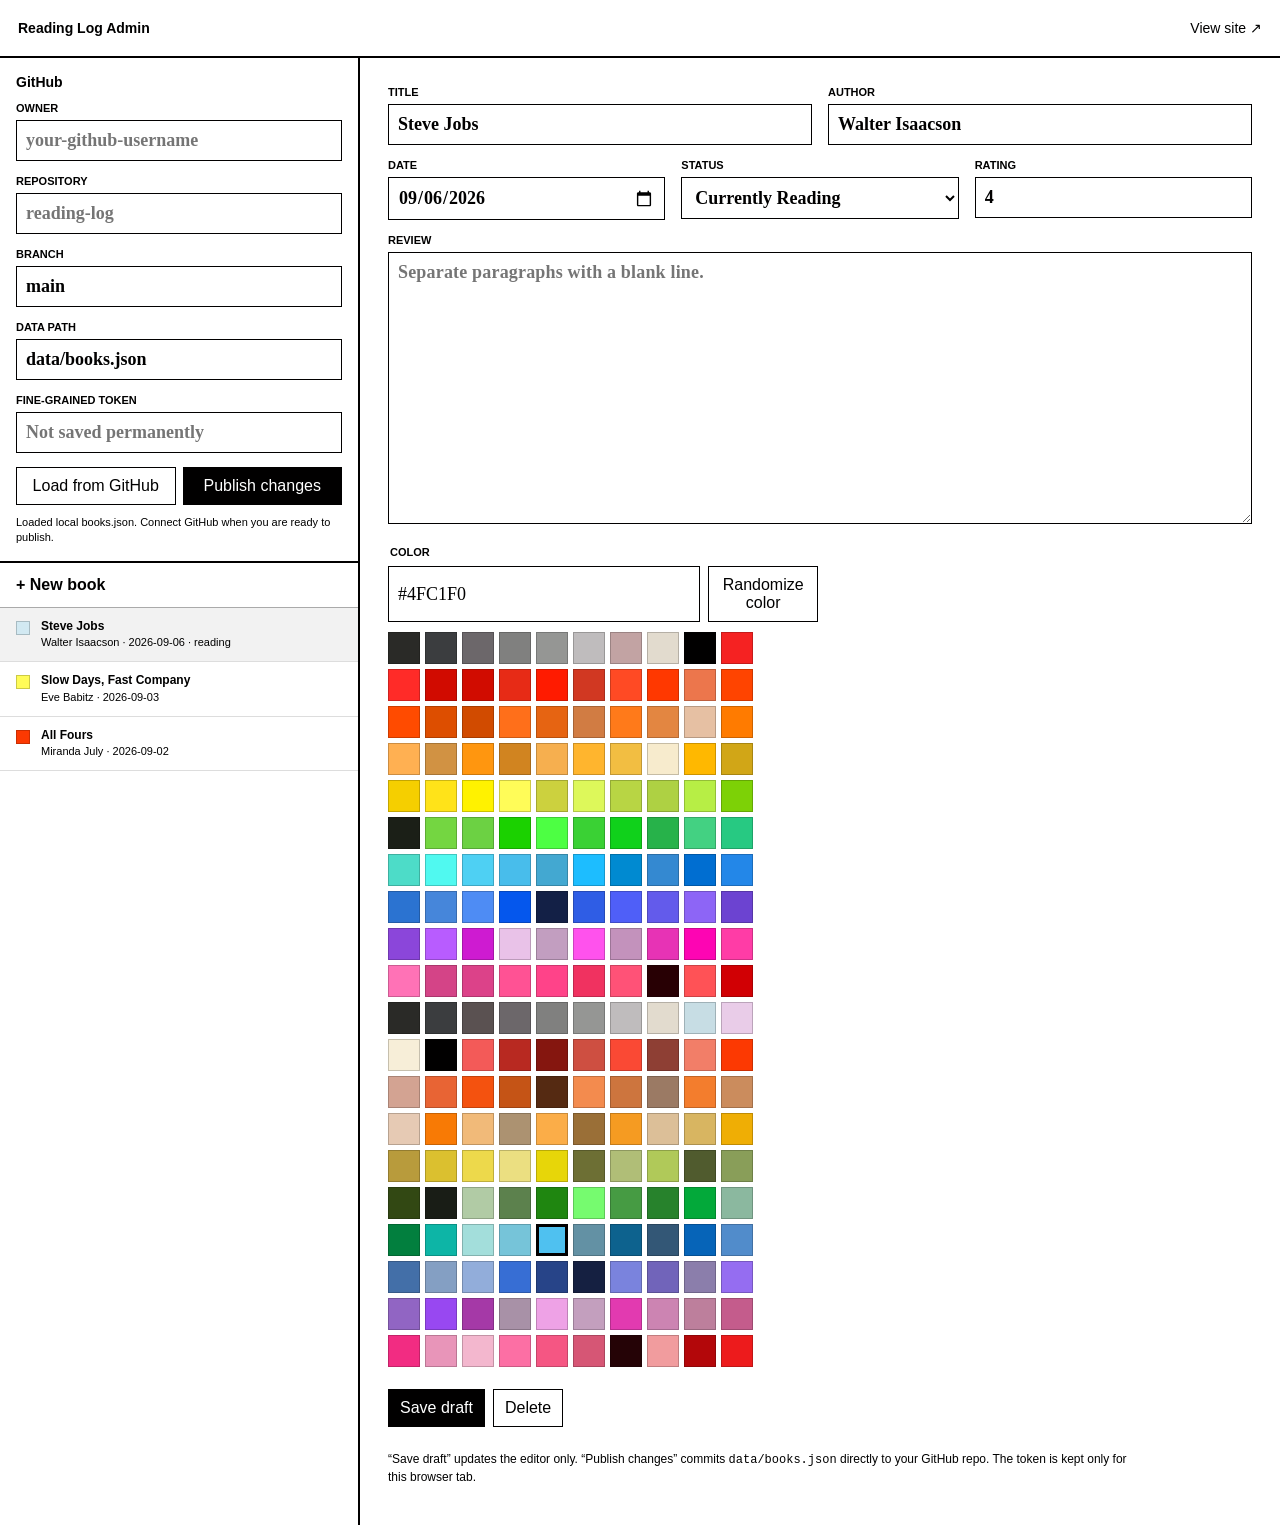
==== admin.html @ 66e4afc0 "Add files via upload" ====
<!doctype html>
<html lang="en">
<head>
  <meta charset="utf-8" />
  <meta name="viewport" content="width=device-width, initial-scale=1" />
  <title>Reading Log Admin</title>
  <link rel="stylesheet" href="admin.css" />
</head>
<body>
  <header class="admin-head">
    <strong>Reading Log Admin</strong>
    <a href="index.html">View site ↗</a>
  </header>

  <main class="admin-shell">
    <aside class="sidebar">
      <section class="github-box">
        <h1>GitHub</h1>
        <label>Owner<input id="repoOwner" autocomplete="off" placeholder="your-github-username"></label>
        <label>Repository<input id="repoName" autocomplete="off" placeholder="reading-log"></label>
        <label>Branch<input id="repoBranch" autocomplete="off" value="main"></label>
        <label>Data path<input id="repoPath" autocomplete="off" value="data/books.json"></label>
        <label>Fine-grained token<input id="repoToken" type="password" autocomplete="off" placeholder="Not saved permanently"></label>
        <div class="github-actions">
          <button id="loadGithub" type="button">Load from GitHub</button>
          <button id="publishGithub" type="button" class="primary">Publish changes</button>
        </div>
        <p id="githubStatus" class="status">Enter your repo details and token.</p>
      </section>

      <button id="newBook" class="new-book" type="button">+ New book</button>
      <div id="bookList" class="book-list"></div>
    </aside>

    <section class="editor-pane">
      <form id="bookForm">
        <input type="hidden" name="editingId" />

        <div class="two-col">
          <label>Title<input name="title" required></label>
          <label>Author<input name="author" required></label>
        </div>

        <div class="three-col">
          <label>Date<input name="date" type="date" required></label>
          <label>Status
            <select name="status">
              <option value="finished">Finished</option>
              <option value="reading">Currently Reading</option>
            </select>
          </label>
          <label>Rating<input name="rating" type="number" min="0" max="5" step="0.5" value="4"></label>
        </div>

        <label>Review
          <textarea name="review" rows="12" placeholder="Separate paragraphs with a blank line."></textarea>
        </label>

        <fieldset>
          <legend>Color</legend>
          <div class="color-line">
            <input name="color" id="colorValue" value="#FFFC58" required>
            <button id="randomColor" type="button">Randomize color</button>
          </div>
          <div id="swatches" class="swatches"></div>
        </fieldset>

        <div class="form-actions">
          <button class="primary" type="submit">Save draft</button>
          <button id="deleteBook" type="button">Delete</button>
        </div>
      </form>

      <p class="note">“Save draft” updates the editor only. “Publish changes” commits <code>data/books.json</code> directly to your GitHub repo. The token is kept only for this browser tab.</p>
    </section>
  </main>

  <script src="palettes.js"></script>
  <script src="admin.js"></script>
</body>
</html>
---- admin.css ----
* { box-sizing: border-box; }
html, body { margin: 0; min-height: 100%; background: #fff; color: #010000; }
body { font-family: Arial, Helvetica, sans-serif; }
button, input, textarea, select { font: inherit; color: inherit; }

.admin-head {
  height: 58px;
  display: flex;
  align-items: center;
  justify-content: space-between;
  padding: 0 18px;
  border-bottom: 2px solid #010000;
  font-size: 14px;
}
.admin-head a { color: inherit; text-decoration: none; }
.admin-shell { min-height: calc(100vh - 58px); display: grid; grid-template-columns: 360px minmax(0, 1fr); }
.sidebar { border-right: 2px solid #010000; }
.github-box { padding: 16px; border-bottom: 2px solid #010000; }
.github-box h1 { margin: 0 0 12px; font-size: 14px; }
label { display: block; margin-bottom: 14px; font-size: 11px; font-weight: 700; text-transform: uppercase; }
input, textarea, select {
  width: 100%;
  display: block;
  margin-top: 6px;
  border: 1px solid #010000;
  border-radius: 0;
  background: #fff;
  padding: 9px;
}
input, textarea { font-family: Times, "Times New Roman", serif; font-size: 18px; }
textarea { resize: vertical; letter-spacing: .01em; }
select { font-family: Times, "Times New Roman", serif; font-size: 18px; }
button { border: 1px solid #010000; border-radius: 0; background: #fff; padding: 9px 11px; cursor: pointer; }
button.primary { background: #010000; color: #fff; }
.github-actions { display: grid; grid-template-columns: 1fr 1fr; gap: 7px; }
.status { margin: 10px 0 0; font-size: 11px; line-height: 1.35; }
.status.ok { font-weight: 700; }
.status.error { font-weight: 700; }
.new-book { width: 100%; border: 0; border-bottom: 1px solid #aaa; text-align: left; padding: 13px 16px; font-weight: 700; }
.book-list button {
  width: 100%; border: 0; border-bottom: 1px solid #ddd; text-align: left; display: grid;
  grid-template-columns: 16px 1fr; gap: 9px; padding: 12px 16px; background: #fff;
}
.book-list button.active { background: #f2f2f2; }
.book-dot { width: 14px; height: 14px; margin-top: 1px; border: 1px solid rgba(0,0,0,.2); }
.book-meta { font-size: 12px; line-height: 1.15; font-weight: 700; }
.book-meta small { display: block; margin-top: 3px; font-size: 11px; font-weight: 400; }
.editor-pane { padding: 28px; }
#bookForm { max-width: 960px; }
.two-col { display: grid; grid-template-columns: 1fr 1fr; gap: 16px; }
.three-col { display: grid; grid-template-columns: 1fr 1fr 1fr; gap: 16px; }
fieldset { border: 0; padding: 0; margin: 22px 0; }
legend { font-size: 11px; font-weight: 700; text-transform: uppercase; margin-bottom: 8px; }
.color-line { display: flex; gap: 8px; max-width: 430px; }
.color-line input { margin: 0; }
.swatches { display: grid; grid-template-columns: repeat(10, 32px); gap: 5px; margin-top: 10px; }
.swatch { width: 32px; height: 32px; padding: 0; border: 1px solid rgba(0,0,0,.2); }
.swatch.selected { border: 3px solid #010000; }
.form-actions { display: flex; gap: 8px; }
.note { max-width: 760px; font-size: 12px; line-height: 1.4; margin-top: 24px; }
.note code { font-family: monospace; }

button:focus, button:focus-visible, input:focus, input:focus-visible, textarea:focus, textarea:focus-visible, select:focus, select:focus-visible {
  outline: none !important;
  box-shadow: none !important;
}

@media (max-width: 820px) {
  .admin-shell { grid-template-columns: 1fr; }
  .sidebar { border-right: 0; border-bottom: 2px solid #010000; }
  .two-col, .three-col { grid-template-columns: 1fr; }
}
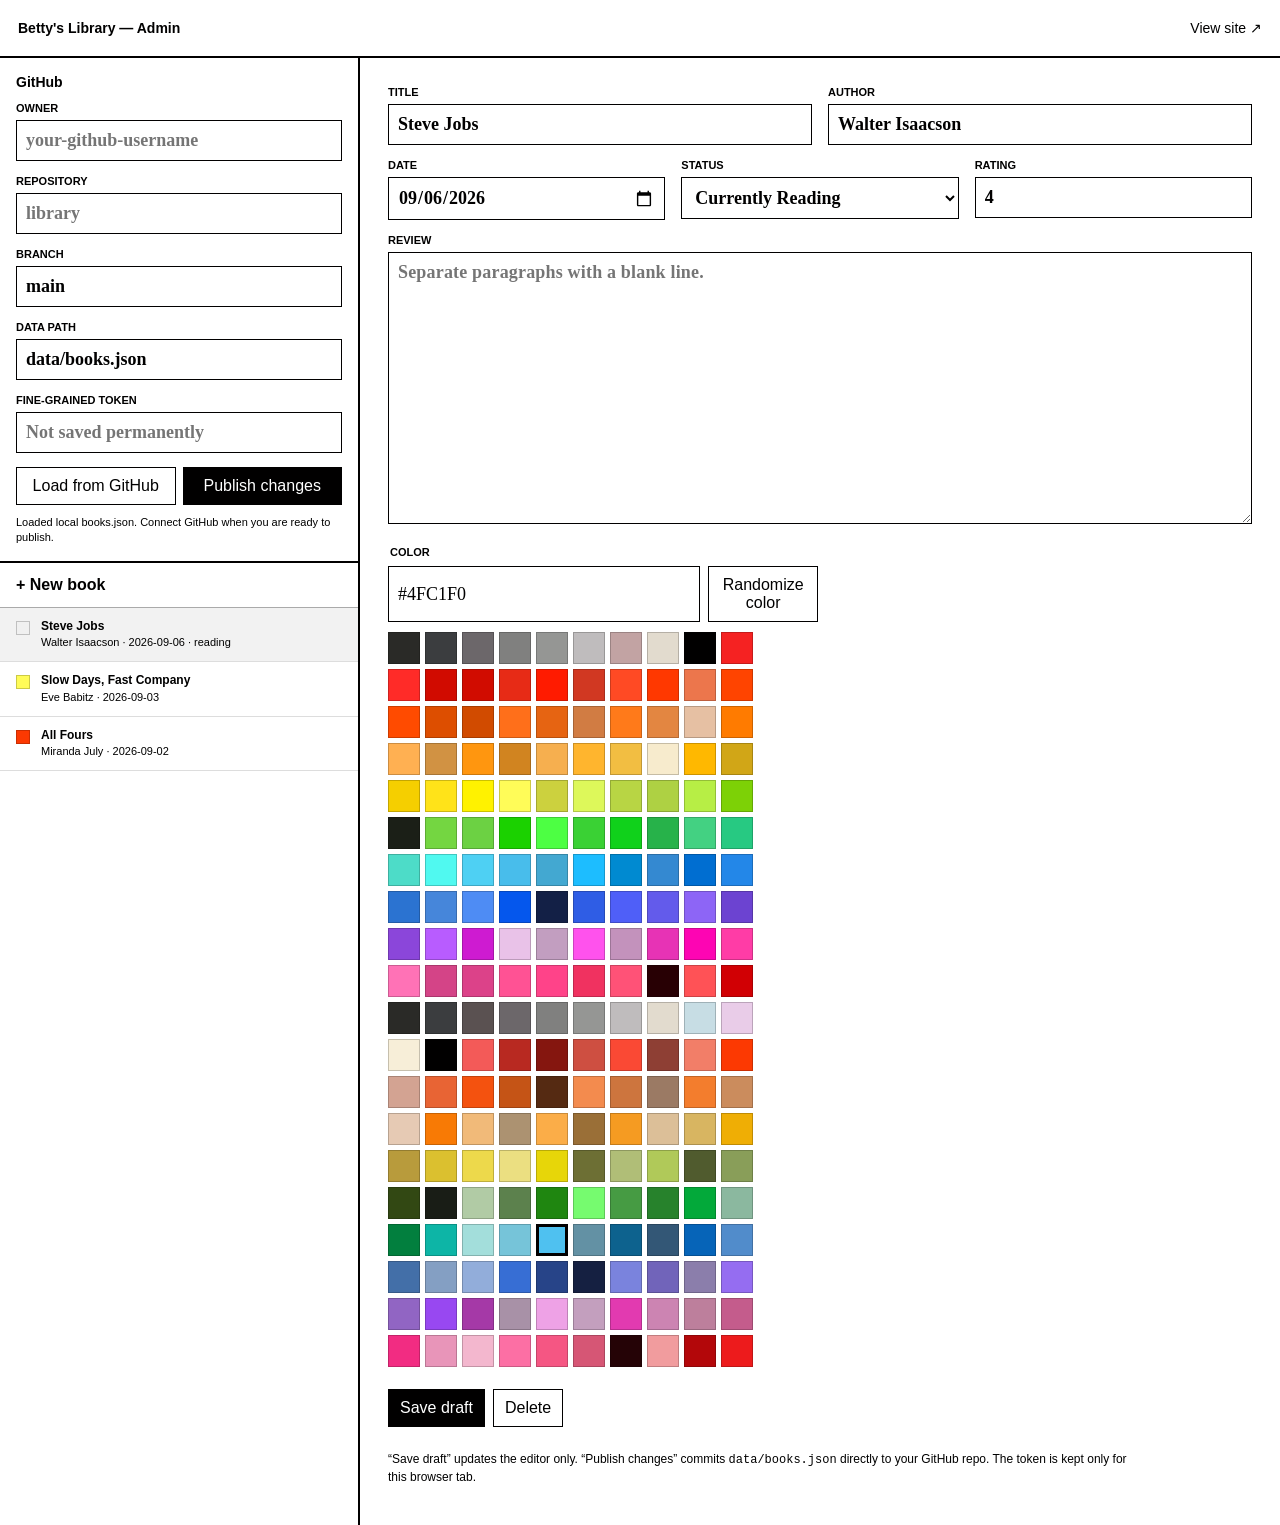
==== commit fccd4254: "Add files via upload" ====
--- a/admin.html
+++ b/admin.html
@@ -3,12 +3,12 @@
 <head>
   <meta charset="utf-8" />
   <meta name="viewport" content="width=device-width, initial-scale=1" />
-  <title>Reading Log Admin</title>
+  <title>Betty's Library — Admin</title>
   <link rel="stylesheet" href="admin.css" />
 </head>
 <body>
   <header class="admin-head">
-    <strong>Reading Log Admin</strong>
+    <strong>Betty's Library — Admin</strong>
     <a href="index.html">View site ↗</a>
   </header>
 
@@ -17,7 +17,7 @@
       <section class="github-box">
         <h1>GitHub</h1>
         <label>Owner<input id="repoOwner" autocomplete="off" placeholder="your-github-username"></label>
-        <label>Repository<input id="repoName" autocomplete="off" placeholder="reading-log"></label>
+        <label>Repository<input id="repoName" autocomplete="off" placeholder="library"></label>
         <label>Branch<input id="repoBranch" autocomplete="off" value="main"></label>
         <label>Data path<input id="repoPath" autocomplete="off" value="data/books.json"></label>
         <label>Fine-grained token<input id="repoToken" type="password" autocomplete="off" placeholder="Not saved permanently"></label>
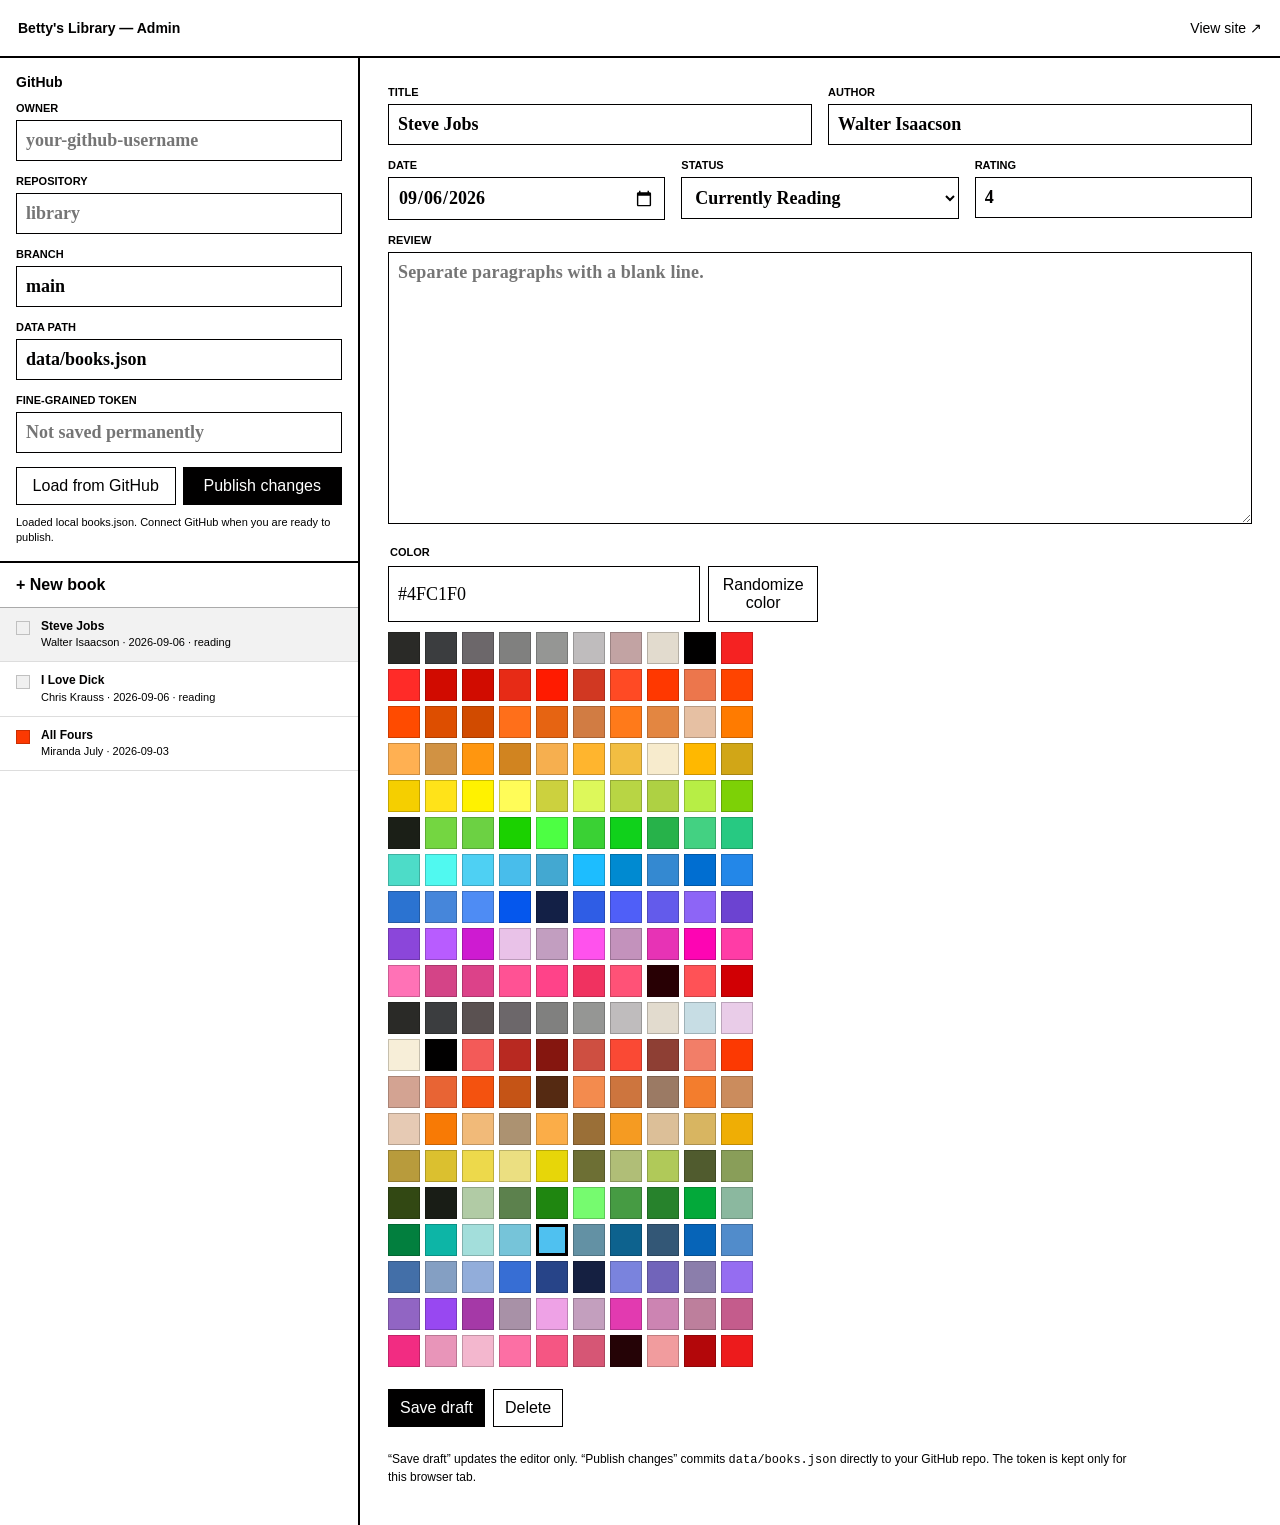
==== commit 25c26d97: "Add files via upload" ====
--- a/admin.html
+++ b/admin.html
@@ -4,6 +4,7 @@
   <meta charset="utf-8" />
   <meta name="viewport" content="width=device-width, initial-scale=1" />
   <title>Betty's Library — Admin</title>
+  <link rel="icon" type="image/png" href="favicon.png" />
   <link rel="stylesheet" href="admin.css" />
 </head>
 <body>
